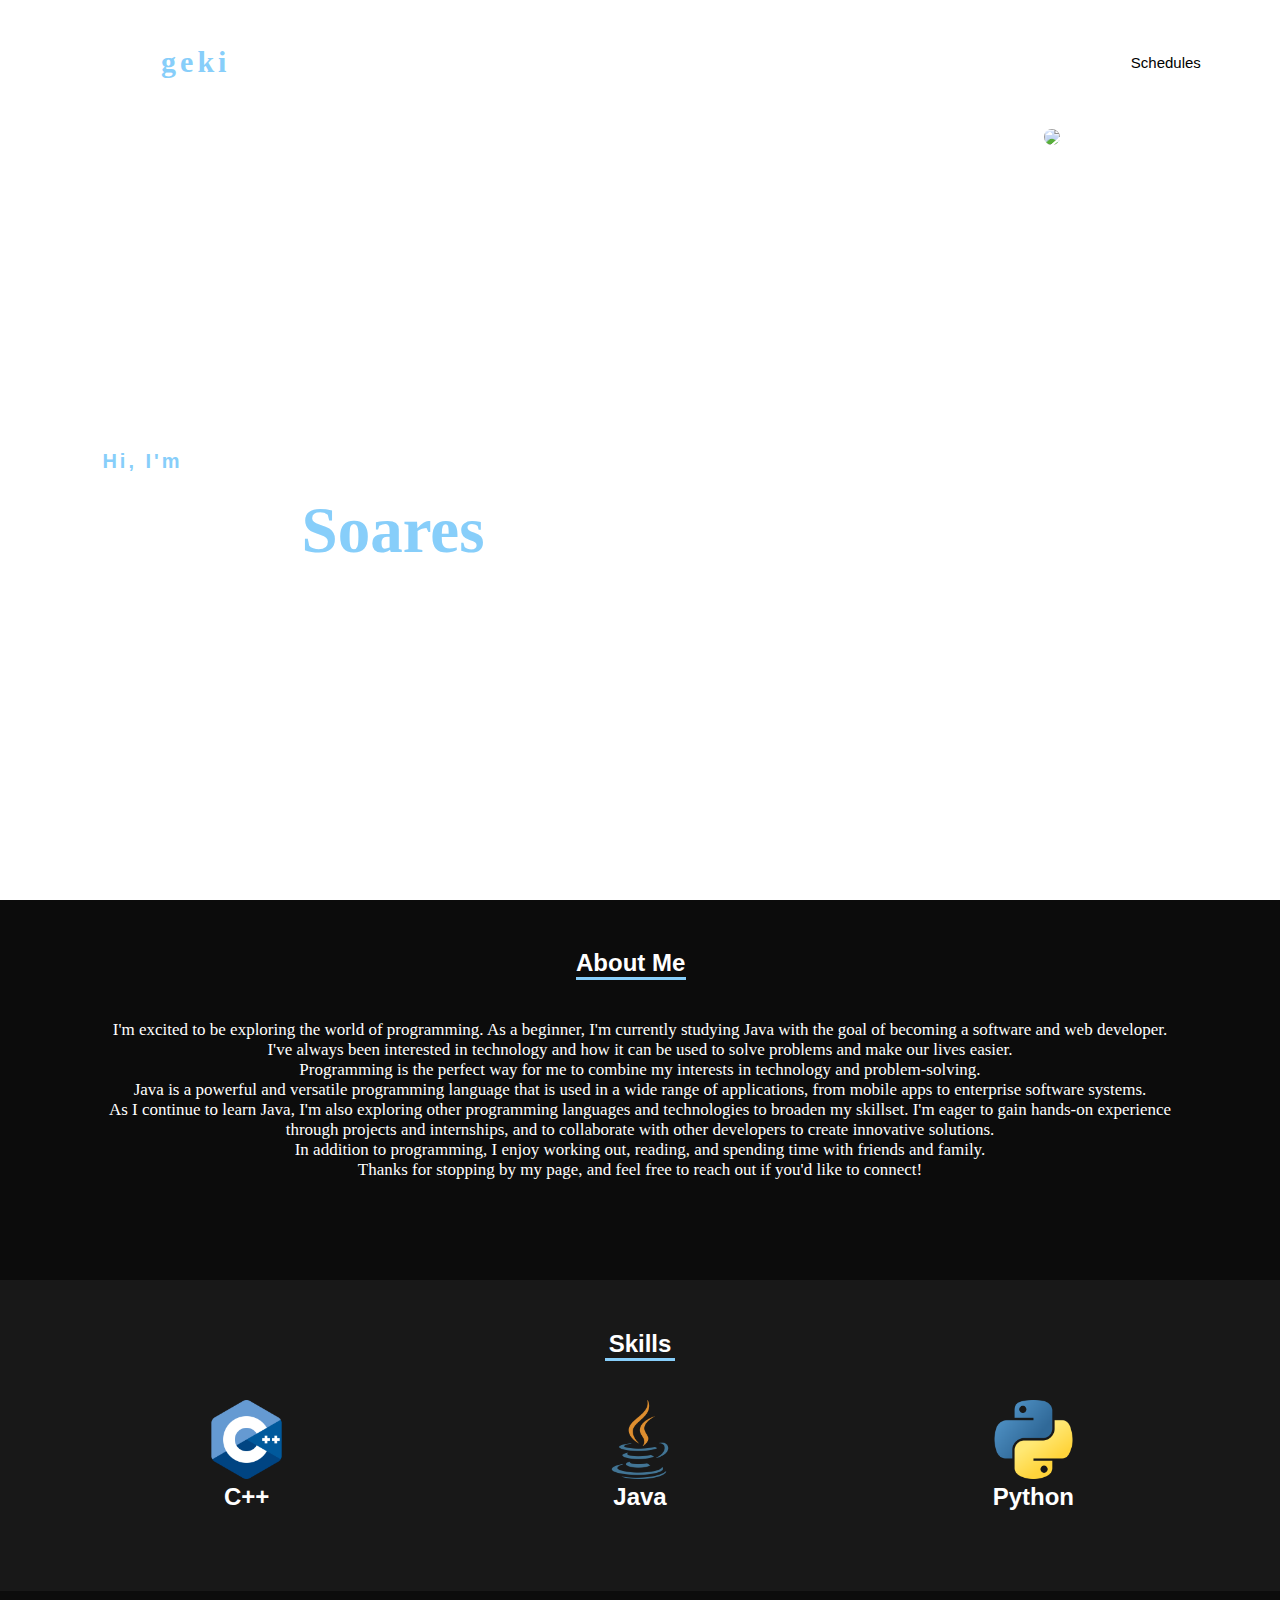
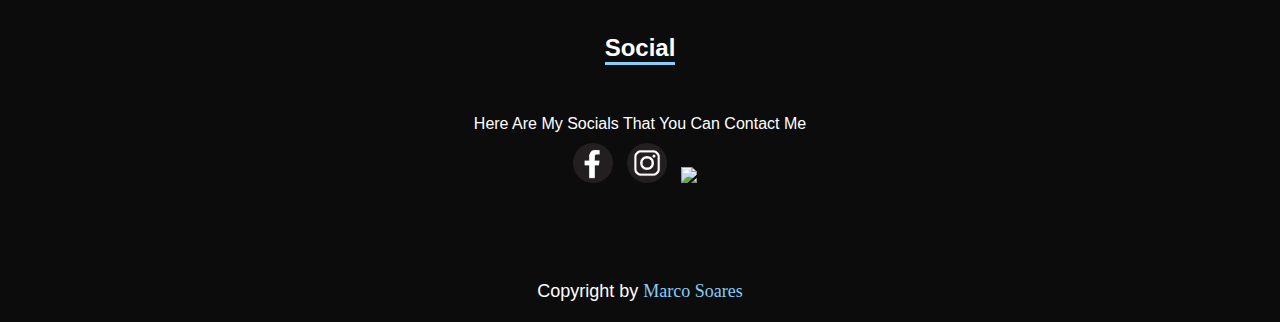
==== index.html @ 8a729dc1 "fixed text and img resolution" ====
<!DOCTYPE html>
<html>
    <head>
        <meta charset="UTF-8">
        <meta name="viewport" content="width=device-width, initial-scale=1.0">
        <meta name="author" content="Marco Soares">
        <link href="Profile.css" rel="stylesheet"/>
        <title>Personal Website</title>
        <script src="Schedules.js"></script>
    </head>
    <body>
        <!-- Home Section -->
        <div id="hero">
            <nav>
                <h2 class="logo">Sen<span>geki</span></h2>
                <ul>
                    <li><a href="#hero">Home</a></li>
                    <li><a href="#about">About</a></li>
                    <li><a href="#skills">Skills</a></li>
                    <li><a href="#social">Social</a></li>
                </ul>
                <button id=btn type="submit" onclick="link()">Schedules</button>
            </nav>
            <div class="profile">
                <h4>Hi, I'm</h4>
                <h1>Marco <span>Soares</span></h1>
                <h3>I'm a Web Developer.</h3>
            </div>
            <section>
                <div class="main">
                    <img src="../Images/271185310_4764450283669123_2065362889276165415_n.jpg">
                </div>
            </section>
        </div>
        <!-- About section -->
        <div id="about">
            <h2 class="title">About Me</h2>
            <p>
                <br>I'm excited to be exploring the world of programming.
                As a beginner, I'm currently studying Java with the goal of becoming a software and web developer.
                <br>I've always been interested in technology and how it can be used to solve problems and make our lives easier. 
                <br>Programming is the perfect way for me to combine my interests in technology and problem-solving. 
                <br>Java is a powerful and versatile programming language that is used in a wide range of applications, from mobile apps to enterprise software systems.
                <br>As I continue to learn Java, I'm also exploring other programming languages and technologies to broaden my skillset. 
                I'm eager to gain hands-on experience through projects and internships, and to collaborate with other developers to create innovative solutions.
                <br>In addition to programming, I enjoy working out, reading, and spending time with friends and family. 
                <br>Thanks for stopping by my page, and feel free to reach out if you'd like to connect!
            </p>
        </div>
        <!-- Skills section -->
        <div id="skills">
            <h2 class="title">Skills</h2>
            <div class="skill1">
                <img src="Img/c-.png">
                <h2>C++</h2>
            </div>
            <div class="skill2">
                <img src="Img/java.png">
                <h2>Java</h2>
            </div>
            <div class="skill3">
                <img src="Img/python.png">
                <h2>Python</h2>
            </div>
        </div>
        <!-- Contact section -->
        <div id="social">
            <h2>Social</h2>
            <p>Here Are My Socials That You Can Contact Me</p>
            <div>
                <a href="https://www.facebook.com/marco.pintoevorasoares/" target="_blank"><img src="Img/facebook.png"></a>
                <a href="https://www.instagram.com/sengeki_marco/" target="_blank"><img src="Img/instagram.png"></a>
                <a href="https://www.linkedin.com/in/marco-soares-77145225a/" target="_blank"><img src="Img/linkedin.png"></a>
            </div>
        </div>
        <footer>
            <p>Copyright by <span>Marco Soares</span></p>
        </footer>
    </body>
</html>
---- Profile.css ----
* {
    margin: 0;
    padding: 0;
    font-family: Arial, Helvetica, sans-serif;
    box-sizing: border-box;
}

body {
    width: 100%;
    height: 100%;
    overflow-x: hidden;
}

#hero {
    width: 100%;
    height: 100vh;
    position: relative;
    background-image: url('https://wallpapers-hub.art/wallpaper-images/38123.jpg');
    background-size: cover;
    background-position: center;
}

nav {
    display: flex;
    align-items: center;
    justify-content: space-between;
    padding-top: 45px;
    padding-left: 8%;   
    padding-right: 8%;
}

#btn {
    position: absolute;
    color: black;
    font-size: 15px;
    font-family: Arial, Helvetica, sans-serif;
    left: 86%;
    background-color: white;
    padding: 10px 30px;
    border-radius: 40px;
    border: 1px;
    cursor: pointer;
}

#btn:hover {
    color: white;
    font-size: 15px;
    font-family: Arial, Helvetica, sans-serif;
    background-color: lightskyblue;
    padding: 10px 30px;
    border-radius: 40px;
    border: 1px;
    cursor: pointer;
    transition: 200ms ease-in-out;
}

.logo {
    font-family: "Times New Roman";
    color: white;
    font-size: 30px;
    letter-spacing: 4px;
    cursor: pointer;
}

span {
    color: lightskyblue;
    font-family: "Times New Roman";
}

nav ul {
    padding-right: 100px;
}

nav ul li {
    list-style-type: none;
    display: inline;
    padding: 10px 25px;
}

nav ul li a{
    text-decoration: none;
    color: white;
    font-weight: bold;
    position: relative;
}

nav ul li a::after {
    content: "";
    position: absolute;
    background-color: lightskyblue;
    width: 0px;
    height: 3px;
    left: 0;
    bottom: -10px;
    transition: 0.3s;
}

nav ul li a:hover::after {
    width: 100%;
}

.profile {
    color: white;
    position: absolute;
    top: 50%;
    left: 8%;
}

h1 {
    font-family: "Times New Roman";
    margin: 20px 0px;
    font-size: 65px;
    position: relative;
}

h3 {
    font-size: 25px;
}

h4 {
    letter-spacing: 3px;
    color: lightskyblue;
    font-size: 20px;
}

.main img {
    position: relative;
    max-width: 28%;
    max-height: 10%;
    float: right;
    margin-top: 50px;
    margin-right: 220px; 
    overflow: hidden;
    border-radius: 10px;
    transition: 0.3s ease-in-out;  
}


@keyframes blur-animation {
    0% { box-shadow: 0 0 50px rgba(255, 255, 255, 0.137); }
    50% { box-shadow: 0 0 100px rgba(255, 255, 255, 0.137); }
    100% { box-shadow: 0 0 50px rgba(255, 255, 255, 0.137); }
}

.main img:hover {
    box-shadow: 0 0 50px rgba(255, 255, 255, 0.137);
    border-radius: 10px;
    cursor: pointer;
    animation: blur-animation 1.5s infinite;
}

#about {
    color: white;
    background: rgba(0, 0, 0, 0.952);
    width: 100%;
    padding: 100px 0;
}

#about h2 {
    position: absolute;
    bottom: -80px;
    left: 45%;
}

#about h2::after {
    content: "";
    width: 110px;
    height: 3px;
    display: block;
    background-color: lightskyblue;
    margin: 0 auto;
}

#about p {
    font-size: 17px;
    font-family: "Times New Roman";
    justify-content: center;
    position: relative;
    align-items: center;
    text-align: center;
    margin: 0px 100px 0;
}

#skills {
    background-color: rgba(0, 0, 0, 0.904);
    color: white;
    display: flex;
    position: relative;
    justify-content: center;
    align-items: center;
    text-align: center;
    padding: 120px 50px 80px 50px;
}
#skills .title {
    position: absolute;
    text-align: center;
    top: 50px;
}

#skills .title::after {
    content: "";
    width: 70px;
    height: 3px;
    display: block;
    background-color: lightskyblue;
    margin: 0 auto;
}

#skills img {
    width: 20%;
}

#social {
    color: white;
    height: 290px;
    width: 100%;
    display: flex;
    background-color: rgba(0, 0, 0, 0.952);
    align-items: center;
    flex-direction: column;
    justify-content: center;
    padding-bottom: 150px;
}

#social h2 {
    padding-top: 100px;
    padding-bottom: 50px;
}

#social h2::after {
    content: "";
    width: 70px;
    height: 3px;
    display: block;
    background-color: lightskyblue;
    margin: 0 auto;
}

#social p {
    padding-bottom: 10px;
}

#social a{
    align-items: center;
    justify-content: center;
    color: white;
    padding-right: 10px;  
}

#social img {
    width: 40px;
}

footer {
    background-color: rgba(0, 0, 0, 0.952);
    color: white;
    width: 100%;
    display: flex;
    justify-content: center;
    align-items: center;
    padding-bottom: 20px;
    font-size: 18px;
}
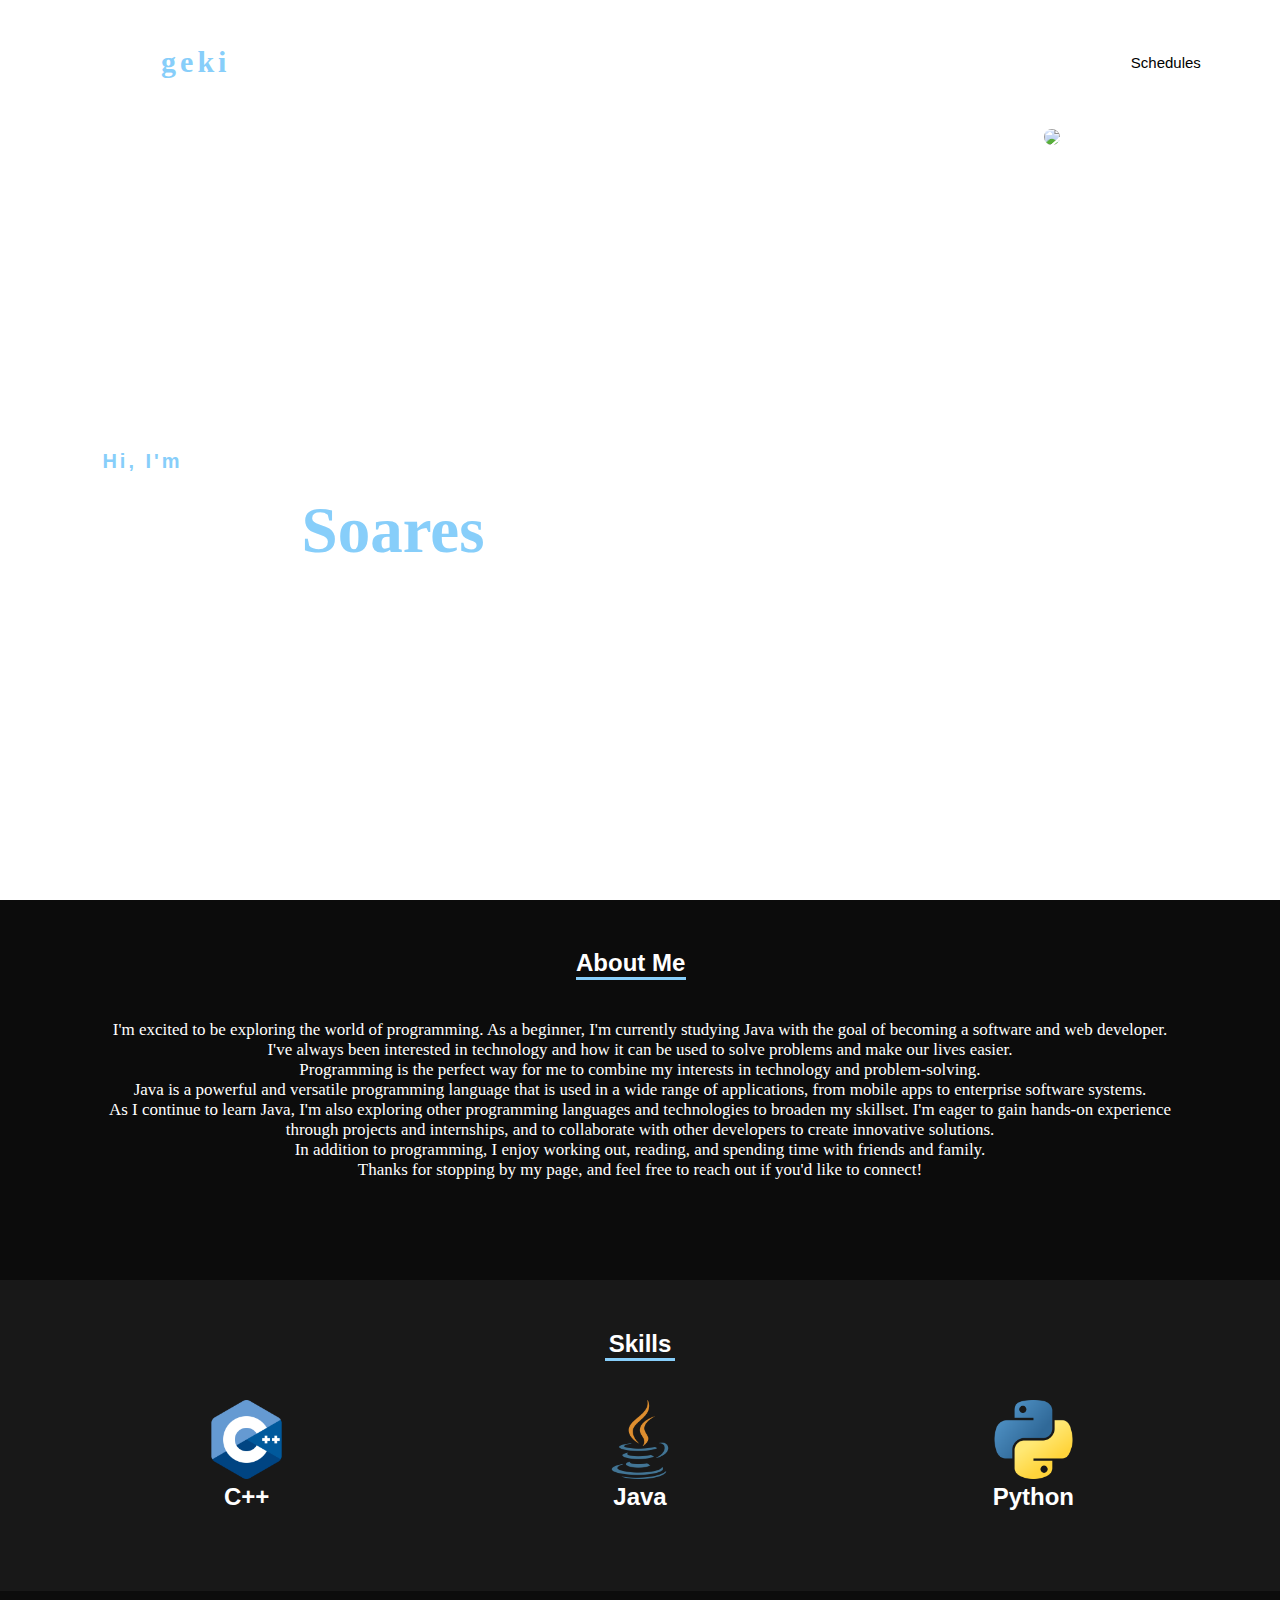
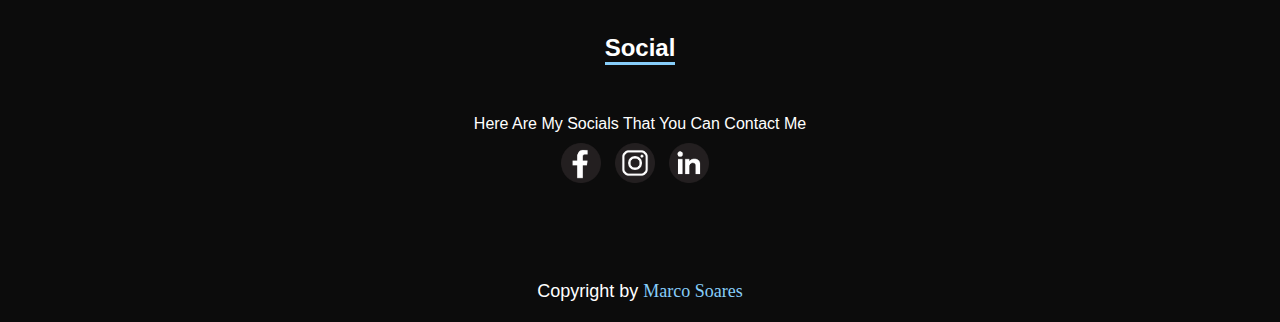
==== commit 85af0338: "Merge branch 'main' of https://github.com/Sengeki1/Sengeki1.github.io" ====
--- a/index.html
+++ b/index.html
@@ -70,11 +70,11 @@
             <div>
                 <a href="https://www.facebook.com/marco.pintoevorasoares/" target="_blank"><img src="Img/facebook.png"></a>
                 <a href="https://www.instagram.com/sengeki_marco/" target="_blank"><img src="Img/instagram.png"></a>
-                <a href="https://www.linkedin.com/in/marco-soares-77145225a/" target="_blank"><img src="Img/linkedin.png"></a>
+                <a href="https://www.linkedin.com/in/marco-soares-77145225a/" target="_blank"><img src="Img/linkedIn.png"></a>
             </div>
         </div>
         <footer>
             <p>Copyright by <span>Marco Soares</span></p>
         </footer>
     </body>
-</html>+</html>
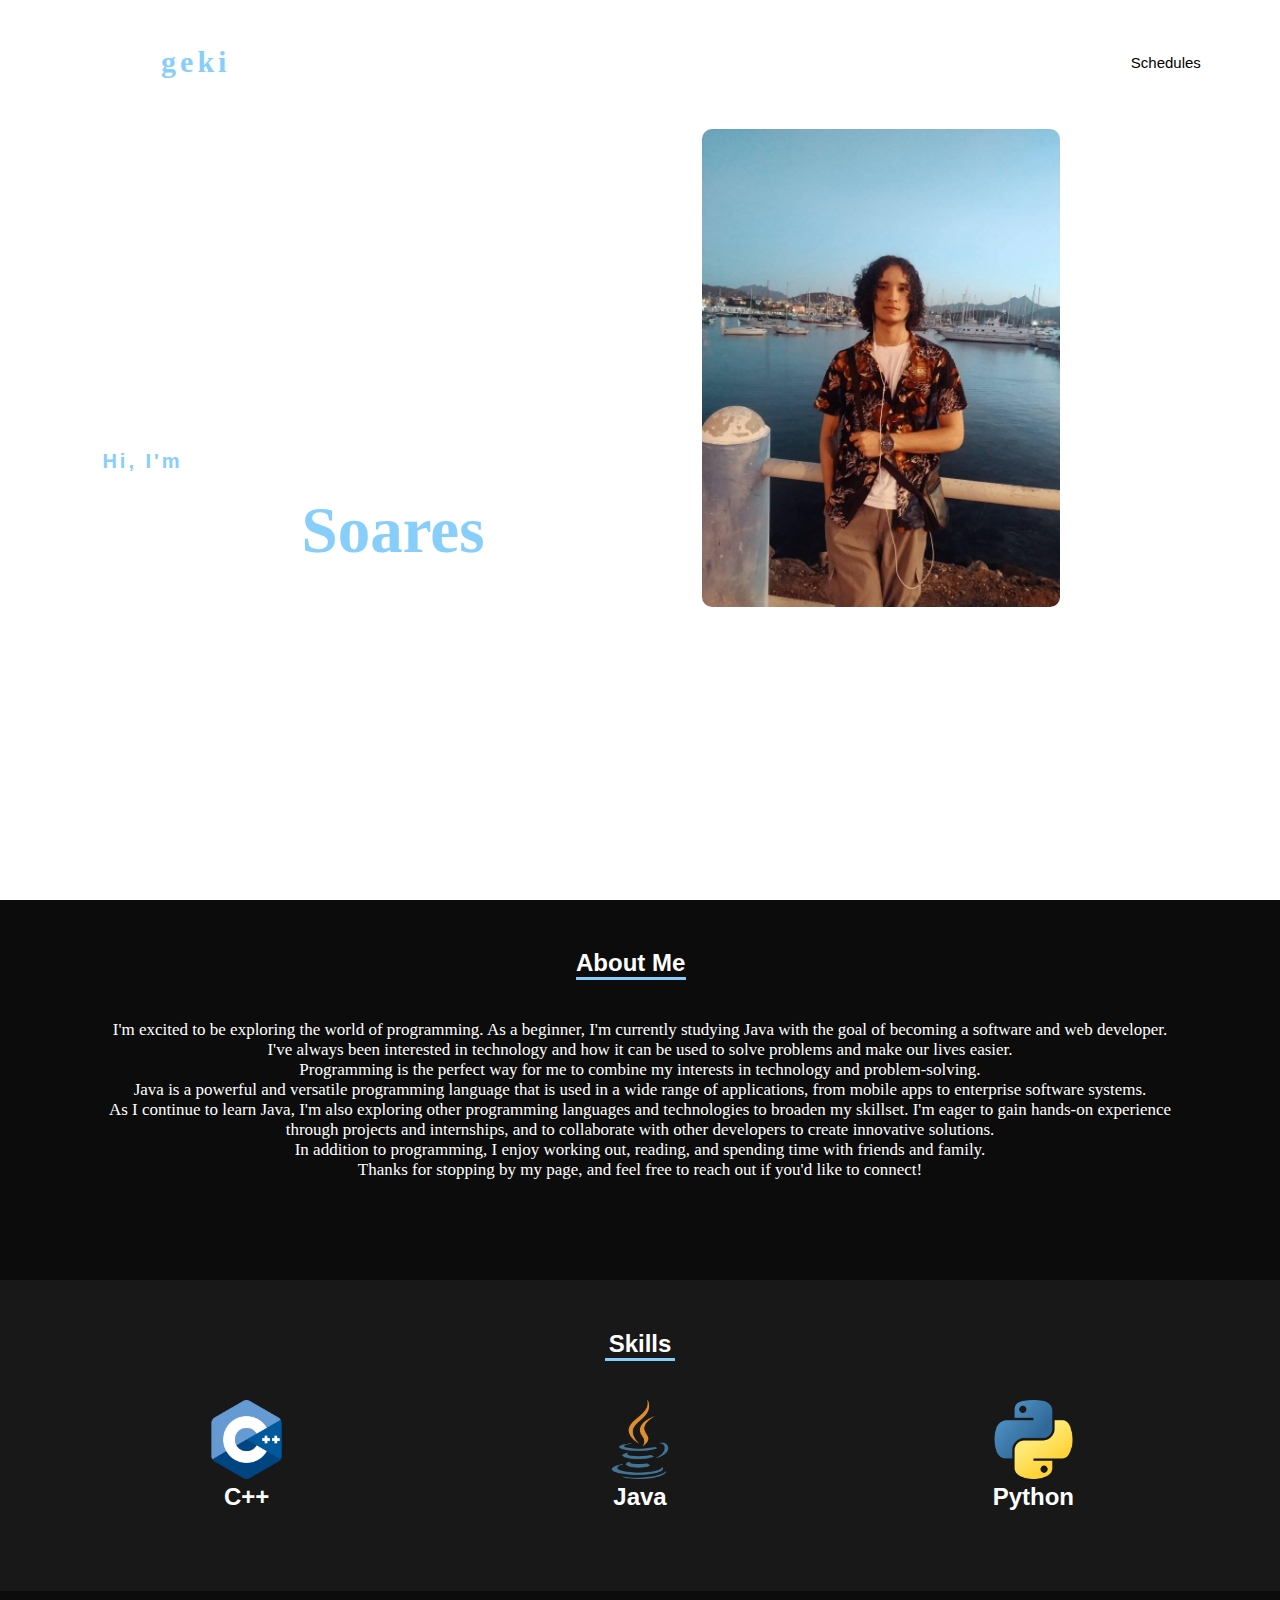
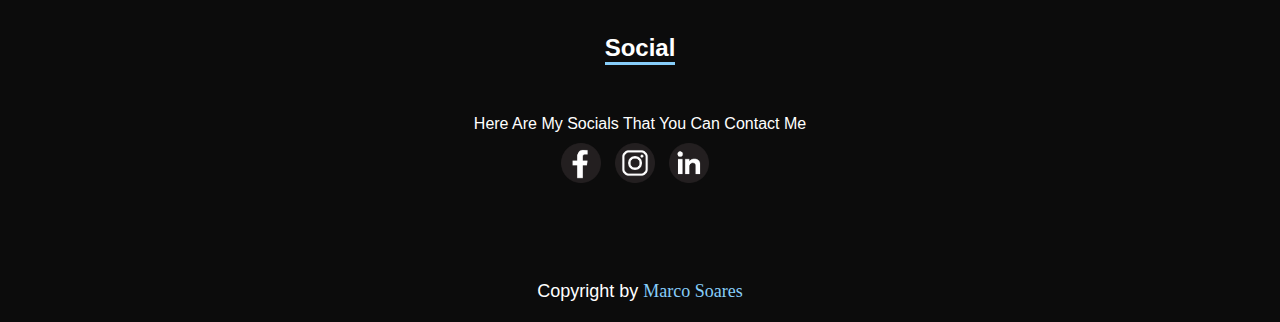
==== commit f3ad75f3: "fixed the img file" ====
--- a/index.html
+++ b/index.html
@@ -28,7 +28,7 @@
             </div>
             <section>
                 <div class="main">
-                    <img src="../Images/271185310_4764450283669123_2065362889276165415_n.jpg">
+                    <img src="Img/271185310_4764450283669123_2065362889276165415_n.jpg">
                 </div>
             </section>
         </div>
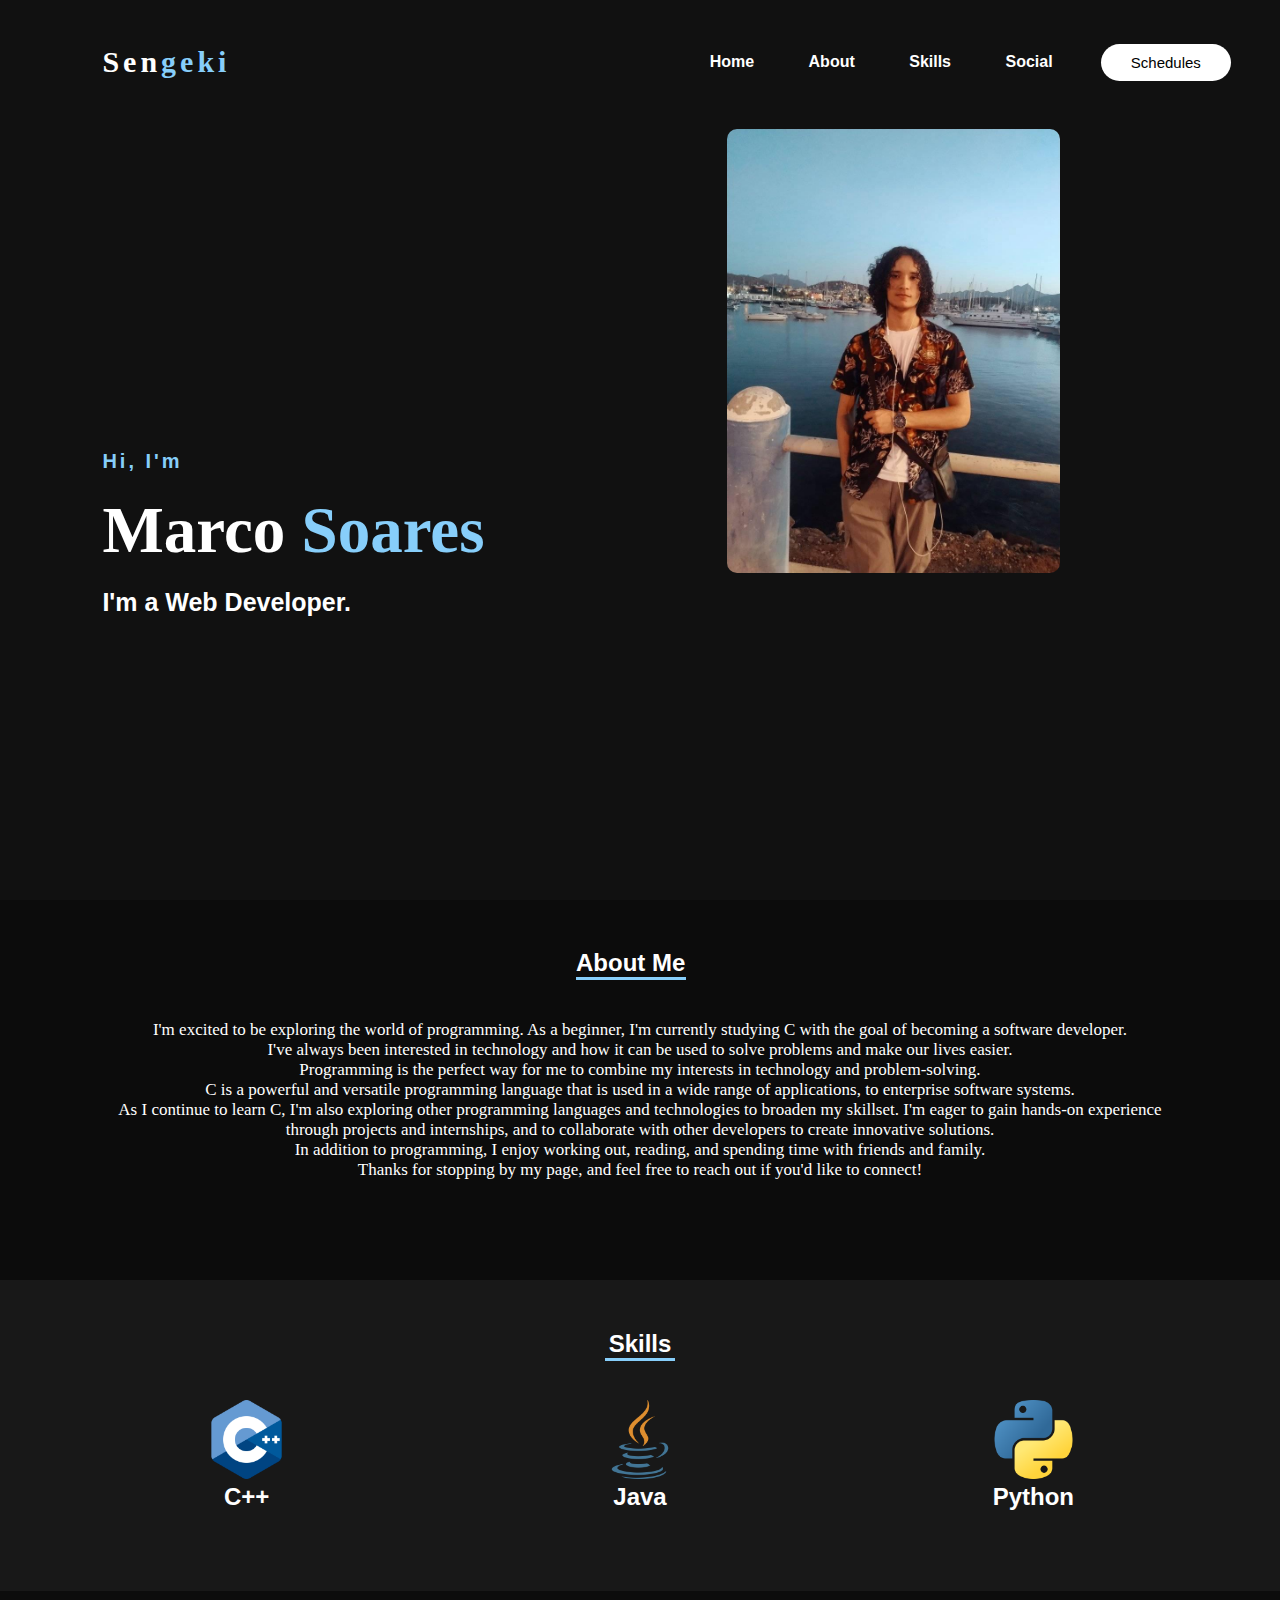
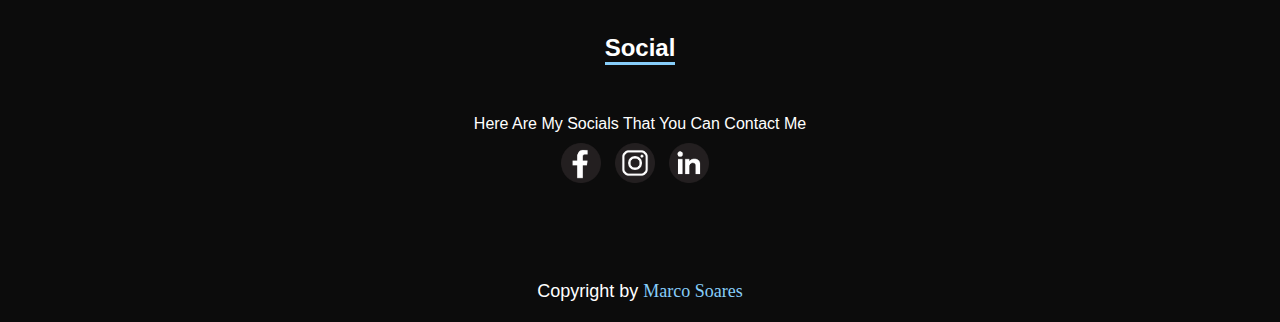
==== commit 9ce5d88e: "Update index.html" ====
--- a/index.html
+++ b/index.html
@@ -37,11 +37,11 @@
             <h2 class="title">About Me</h2>
             <p>
                 <br>I'm excited to be exploring the world of programming.
-                As a beginner, I'm currently studying Java with the goal of becoming a software and web developer.
+                As a beginner, I'm currently studying C with the goal of becoming a software developer.
                 <br>I've always been interested in technology and how it can be used to solve problems and make our lives easier. 
                 <br>Programming is the perfect way for me to combine my interests in technology and problem-solving. 
-                <br>Java is a powerful and versatile programming language that is used in a wide range of applications, from mobile apps to enterprise software systems.
-                <br>As I continue to learn Java, I'm also exploring other programming languages and technologies to broaden my skillset. 
+                <br>C is a powerful and versatile programming language that is used in a wide range of applications, to enterprise software systems.
+                <br>As I continue to learn C, I'm also exploring other programming languages and technologies to broaden my skillset. 
                 I'm eager to gain hands-on experience through projects and internships, and to collaborate with other developers to create innovative solutions.
                 <br>In addition to programming, I enjoy working out, reading, and spending time with friends and family. 
                 <br>Thanks for stopping by my page, and feel free to reach out if you'd like to connect!
--- a/Profile.css
+++ b/Profile.css
@@ -15,7 +15,7 @@
     width: 100%;
     height: 100vh;
     position: relative;
-    background-image: url('https://wallpapers-hub.art/wallpaper-images/38123.jpg');
+    background-color: rgba(0, 0, 0, 0.932);
     background-size: cover;
     background-position: center;
 }
@@ -125,7 +125,7 @@
 
 .main img {
     position: relative;
-    max-width: 28%;
+    max-width: 26%;
     max-height: 10%;
     float: right;
     margin-top: 50px;
@@ -260,4 +260,4 @@
     align-items: center;
     padding-bottom: 20px;
     font-size: 18px;
-}+}
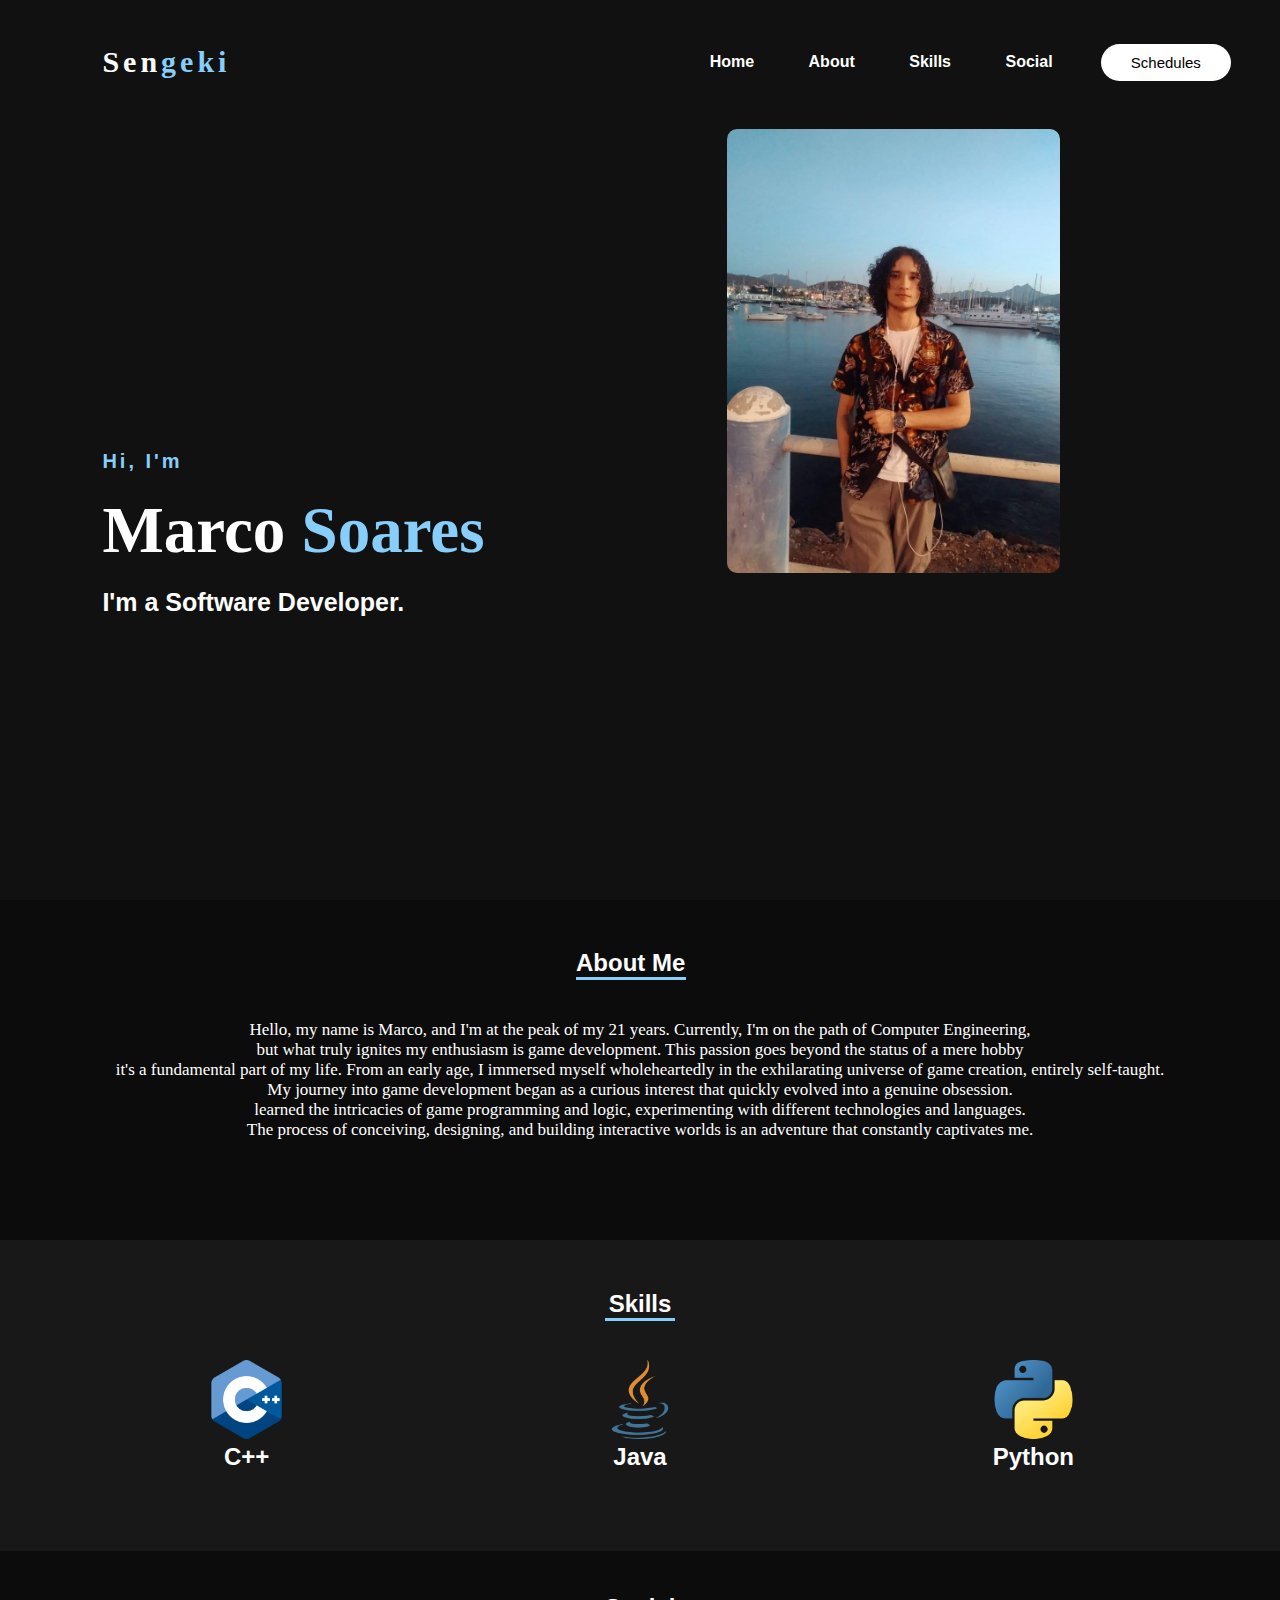
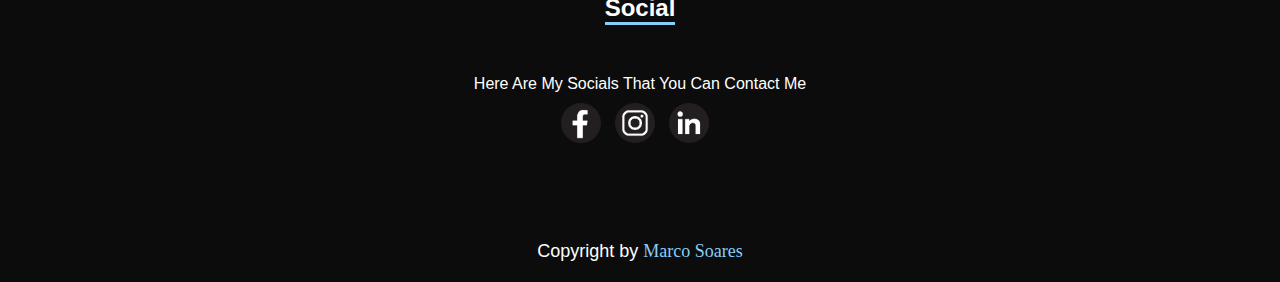
==== commit 5936a803: "Update index.html" ====
--- a/index.html
+++ b/index.html
@@ -24,7 +24,7 @@
             <div class="profile">
                 <h4>Hi, I'm</h4>
                 <h1>Marco <span>Soares</span></h1>
-                <h3>I'm a Web Developer.</h3>
+                <h3>I'm a Software Developer.</h3>
             </div>
             <section>
                 <div class="main">
@@ -36,15 +36,14 @@
         <div id="about">
             <h2 class="title">About Me</h2>
             <p>
-                <br>I'm excited to be exploring the world of programming.
-                As a beginner, I'm currently studying C with the goal of becoming a software developer.
-                <br>I've always been interested in technology and how it can be used to solve problems and make our lives easier. 
-                <br>Programming is the perfect way for me to combine my interests in technology and problem-solving. 
-                <br>C is a powerful and versatile programming language that is used in a wide range of applications, to enterprise software systems.
-                <br>As I continue to learn C, I'm also exploring other programming languages and technologies to broaden my skillset. 
-                I'm eager to gain hands-on experience through projects and internships, and to collaborate with other developers to create innovative solutions.
-                <br>In addition to programming, I enjoy working out, reading, and spending time with friends and family. 
-                <br>Thanks for stopping by my page, and feel free to reach out if you'd like to connect!
+                <br>Hello, my name is Marco, and I'm at the peak of my 21 years. 
+                Currently, I'm on the path of Computer Engineering,
+                <br>but what truly ignites my enthusiasm is game development. This passion goes beyond the status of a mere hobby 
+                <br>it's a fundamental part of my life. From an early age, I immersed myself wholeheartedly in the 
+                exhilarating universe of game creation, entirely self-taught.
+                <br>My journey into game development began as a curious interest that quickly evolved into a genuine obsession.
+                <br> learned the intricacies of game programming and logic, experimenting with different technologies and languages. 
+                <br>The process of conceiving, designing, and building interactive worlds is an adventure that constantly captivates me.
             </p>
         </div>
         <!-- Skills section -->
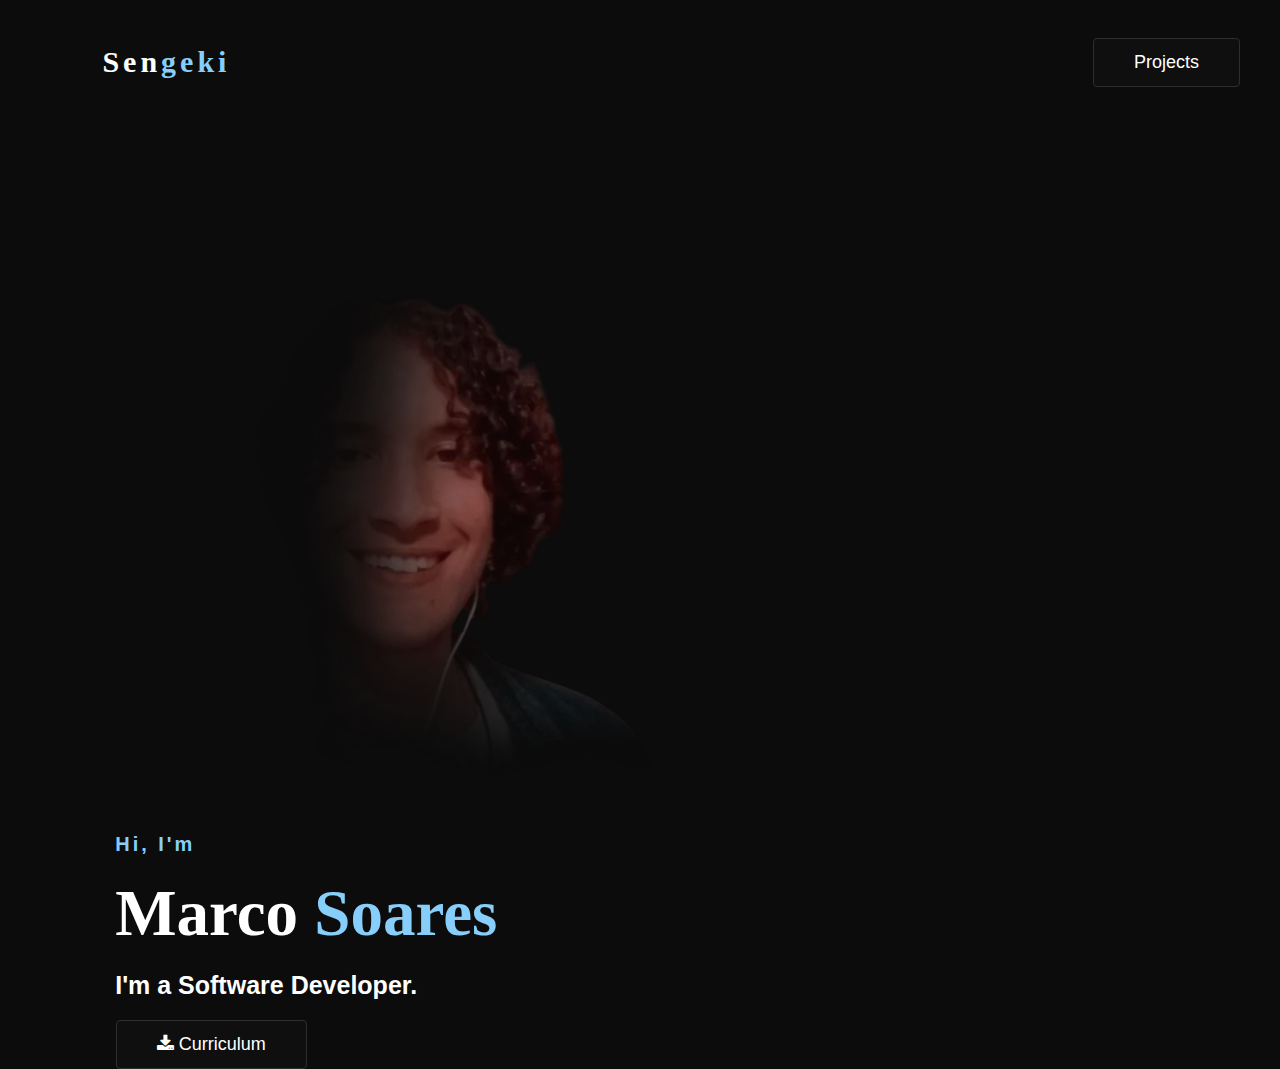
==== commit 54bde661: "fixed profile page" ====
--- a/index.html
+++ b/index.html
@@ -5,6 +5,7 @@
         <meta name="viewport" content="width=device-width, initial-scale=1.0">
         <meta name="author" content="Marco Soares">
         <link href="Profile.css" rel="stylesheet"/>
+        <link rel="stylesheet" href="https://cdnjs.cloudflare.com/ajax/libs/font-awesome/4.7.0/css/font-awesome.min.css">
         <title>Personal Website</title>
         <script src="Schedules.js"></script>
     </head>
@@ -13,67 +14,24 @@
         <div id="hero">
             <nav>
                 <h2 class="logo">Sen<span>geki</span></h2>
-                <ul>
-                    <li><a href="#hero">Home</a></li>
-                    <li><a href="#about">About</a></li>
-                    <li><a href="#skills">Skills</a></li>
-                    <li><a href="#social">Social</a></li>
-                </ul>
-                <button id=btn type="submit" onclick="link()">Schedules</button>
+                <button id=btn type="submit" onclick="link()">Projects</button>
             </nav>
-            <div class="profile">
-                <h4>Hi, I'm</h4>
-                <h1>Marco <span>Soares</span></h1>
-                <h3>I'm a Software Developer.</h3>
-            </div>
-            <section>
+            <div class="container">
                 <div class="main">
-                    <img src="Img/271185310_4764450283669123_2065362889276165415_n.jpg">
+                    <img src="Img/sengeki.webp">
                 </div>
-            </section>
-        </div>
-        <!-- About section -->
-        <div id="about">
-            <h2 class="title">About Me</h2>
-            <p>
-                <br>Hello, my name is Marco, and I'm at the peak of my 21 years. 
-                Currently, I'm on the path of Computer Engineering,
-                <br>but what truly ignites my enthusiasm is game development. This passion goes beyond the status of a mere hobby 
-                <br>it's a fundamental part of my life. From an early age, I immersed myself wholeheartedly in the 
-                exhilarating universe of game creation, entirely self-taught.
-                <br>My journey into game development began as a curious interest that quickly evolved into a genuine obsession.
-                <br> learned the intricacies of game programming and logic, experimenting with different technologies and languages. 
-                <br>The process of conceiving, designing, and building interactive worlds is an adventure that constantly captivates me.
-            </p>
-        </div>
-        <!-- Skills section -->
-        <div id="skills">
-            <h2 class="title">Skills</h2>
-            <div class="skill1">
-                <img src="Img/c-.png">
-                <h2>C++</h2>
-            </div>
-            <div class="skill2">
-                <img src="Img/java.png">
-                <h2>Java</h2>
-            </div>
-            <div class="skill3">
-                <img src="Img/python.png">
-                <h2>Python</h2>
+                <div class="profile">
+                    <h4>Hi, I'm</h4>
+                    <h1>Marco <span>Soares</span></h1>
+                    <h3>I'm a Software Developer.</h3>
+                    <a href="CV/PortfolioENG.pdf" download>
+                        <button id="btn-cv">
+                            <i class="fa fa-download"></i> Curriculum
+                        </button>
+                    </a>
+                </div>
             </div>
         </div>
-        <!-- Contact section -->
-        <div id="social">
-            <h2>Social</h2>
-            <p>Here Are My Socials That You Can Contact Me</p>
-            <div>
-                <a href="https://www.facebook.com/marco.pintoevorasoares/" target="_blank"><img src="Img/facebook.png"></a>
-                <a href="https://www.instagram.com/sengeki_marco/" target="_blank"><img src="Img/instagram.png"></a>
-                <a href="https://www.linkedin.com/in/marco-soares-77145225a/" target="_blank"><img src="Img/linkedIn.png"></a>
-            </div>
-        </div>
-        <footer>
-            <p>Copyright by <span>Marco Soares</span></p>
-        </footer>
     </body>
+    <footer></footer>
 </html>
--- a/Profile.css
+++ b/Profile.css
@@ -9,13 +9,13 @@
     width: 100%;
     height: 100%;
     overflow-x: hidden;
+    background-color: rgba(12, 12, 12);
 }
 
 #hero {
     width: 100%;
     height: 100vh;
     position: relative;
-    background-color: rgba(0, 0, 0, 0.932);
     background-size: cover;
     background-position: center;
 }
@@ -31,26 +31,36 @@
 
 #btn {
     position: absolute;
-    color: black;
+    color: white;
     font-size: 15px;
-    font-family: Arial, Helvetica, sans-serif;
-    left: 86%;
-    background-color: white;
-    padding: 10px 30px;
-    border-radius: 40px;
+    right: 0;
+    background-color: rgb(15, 15, 15);
+    font-family:'Franklin Gothic Medium', 'Arial Narrow', Arial, sans-serif;
+    font-size: 18px;
+    padding: 13px 40px;
+    margin-left: 100px;
+    margin-right: 40px;
+    border-radius: 4px;
     border: 1px;
+    border-style: solid;
+    border-color: rgb(46, 46, 46);
     cursor: pointer;
 }
 
 #btn:hover {
     color: white;
     font-size: 15px;
-    font-family: Arial, Helvetica, sans-serif;
-    background-color: lightskyblue;
-    padding: 10px 30px;
-    border-radius: 40px;
+    background-color: rgb(25, 25, 26);
+    padding: 13px 40px;
+    margin-left: 100px;
+    margin-right: 40px;
+    border-radius: 4px;
     border: 1px;
+    font-family:'Franklin Gothic Medium', 'Arial Narrow', Arial, sans-serif;
+    font-size: 18px;
     cursor: pointer;
+    border-style: solid;
+    border-color: rgb(46, 46, 46);
     transition: 200ms ease-in-out;
 }
 
@@ -100,10 +110,10 @@
 }
 
 .profile {
-    color: white;
-    position: absolute;
-    top: 50%;
-    left: 8%;
+    padding-left: 9%;
+    height: fit-content; /* Shrinks height to fit content */
+    margin: auto 0;
+    ;
 }
 
 h1 {
@@ -125,139 +135,52 @@
 
 .main img {
     position: relative;
-    max-width: 26%;
-    max-height: 10%;
-    float: right;
-    margin-top: 50px;
-    margin-right: 220px; 
-    overflow: hidden;
-    border-radius: 10px;
-    transition: 0.3s ease-in-out;  
+    max-width: 90%;
+    height: 90%;
+    margin-bottom: 30px;
+    left: 40px;
+    top: 30px;
+    opacity: 0.7;
 }
 
-
-@keyframes blur-animation {
-    0% { box-shadow: 0 0 50px rgba(255, 255, 255, 0.137); }
-    50% { box-shadow: 0 0 100px rgba(255, 255, 255, 0.137); }
-    100% { box-shadow: 0 0 50px rgba(255, 255, 255, 0.137); }
+#btn-cv {
+    position: relative;
+    color: white;
+    font-size: 15px;
+    left: -26%;
+    margin-top: 20px;
+    background-color: rgb(15, 15, 15);
+    font-family:'Franklin Gothic Medium', 'Arial Narrow', Arial, sans-serif;
+    font-size: 18px;
+    padding: 13px 40px;
+    margin-left: 100px;
+    margin-right: 40px;
+    border-radius: 4px;
+    border: 1px;
+    border-style: solid;
+    border-color: rgb(46, 46, 46);
+    cursor: pointer;
 }
 
-.main img:hover {
-    box-shadow: 0 0 50px rgba(255, 255, 255, 0.137);
-    border-radius: 10px;
+#btn-cv:hover {
+    color: white;
+    font-size: 15px;
+    background-color: rgb(25, 25, 26);
+    padding: 13px 40px;
+    margin-left: 100px;
+    margin-right: 40px;
+    border-radius: 4px;
+    border: 1px;
+    font-family:'Franklin Gothic Medium', 'Arial Narrow', Arial, sans-serif;
+    font-size: 18px;
     cursor: pointer;
-    animation: blur-animation 1.5s infinite;
+    border-style: solid;
+    border-color: rgb(46, 46, 46);
+    transition: 200ms ease-in-out;
 }
 
-#about {
-    color: white;
-    background: rgba(0, 0, 0, 0.952);
-    width: 100%;
-    padding: 100px 0;
-}
-
-#about h2 {
-    position: absolute;
-    bottom: -80px;
-    left: 45%;
-}
-
-#about h2::after {
-    content: "";
-    width: 110px;
-    height: 3px;
-    display: block;
-    background-color: lightskyblue;
-    margin: 0 auto;
-}
-
-#about p {
-    font-size: 17px;
-    font-family: "Times New Roman";
-    justify-content: center;
-    position: relative;
-    align-items: center;
-    text-align: center;
-    margin: 0px 100px 0;
-}
-
-#skills {
-    background-color: rgba(0, 0, 0, 0.904);
+.container {
     color: white;
     display: flex;
-    position: relative;
-    justify-content: center;
-    align-items: center;
-    text-align: center;
-    padding: 120px 50px 80px 50px;
-}
-#skills .title {
-    position: absolute;
-    text-align: center;
-    top: 50px;
-}
-
-#skills .title::after {
-    content: "";
-    width: 70px;
-    height: 3px;
-    display: block;
-    background-color: lightskyblue;
-    margin: 0 auto;
-}
-
-#skills img {
-    width: 20%;
-}
-
-#social {
-    color: white;
-    height: 290px;
-    width: 100%;
-    display: flex;
-    background-color: rgba(0, 0, 0, 0.952);
-    align-items: center;
-    flex-direction: column;
-    justify-content: center;
-    padding-bottom: 150px;
-}
-
-#social h2 {
-    padding-top: 100px;
-    padding-bottom: 50px;
-}
-
-#social h2::after {
-    content: "";
-    width: 70px;
-    height: 3px;
-    display: block;
-    background-color: lightskyblue;
-    margin: 0 auto;
-}
-
-#social p {
-    padding-bottom: 10px;
-}
-
-#social a{
-    align-items: center;
-    justify-content: center;
-    color: white;
-    padding-right: 10px;  
-}
-
-#social img {
-    width: 40px;
-}
-
-footer {
-    background-color: rgba(0, 0, 0, 0.952);
-    color: white;
-    width: 100%;
-    display: flex;
-    justify-content: center;
-    align-items: center;
-    padding-bottom: 20px;
-    font-size: 18px;
-}
+    flex-wrap: wrap;
+}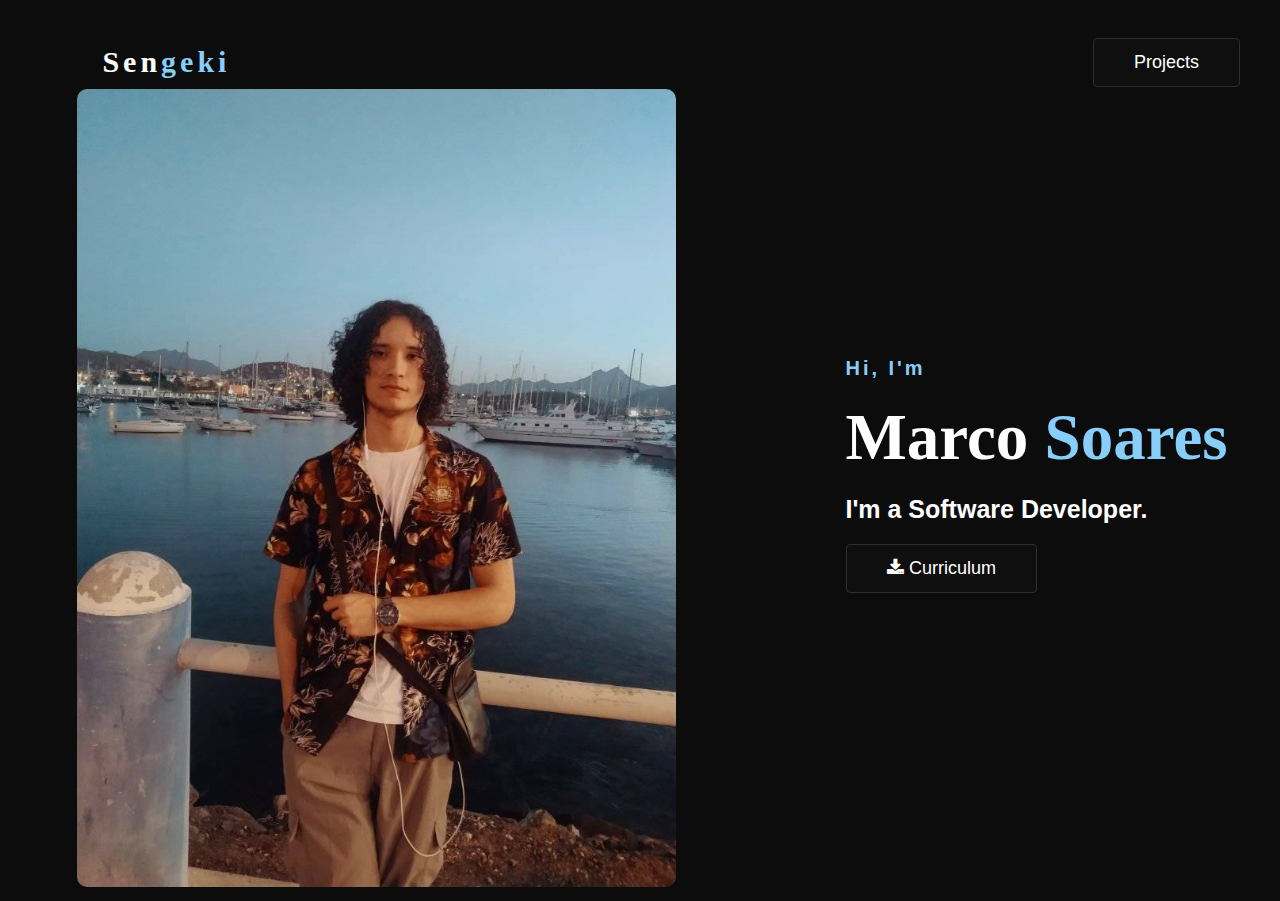
==== commit f9bf5092: "fixed profile page" ====
--- a/index.html
+++ b/index.html
@@ -18,7 +18,7 @@
             </nav>
             <div class="container">
                 <div class="main">
-                    <img src="Img/sengeki.webp">
+                    <img src="Img/profile.jpg" width="640">
                 </div>
                 <div class="profile">
                     <h4>Hi, I'm</h4>
--- a/Profile.css
+++ b/Profile.css
@@ -110,10 +110,10 @@
 }
 
 .profile {
-    padding-left: 9%;
     height: fit-content; /* Shrinks height to fit content */
-    margin: auto 0;
-    ;
+    padding-top: 10px; 
+    padding-left: 10%;
+    margin-bottom: 30px;
 }
 
 h1 {
@@ -136,11 +136,26 @@
 .main img {
     position: relative;
     max-width: 90%;
-    height: 90%;
-    margin-bottom: 30px;
-    left: 40px;
-    top: 30px;
-    opacity: 0.7;
+    margin-top: 10px; 
+    margin-left: 25px; 
+    opacity: 0.89;
+    overflow: hidden;
+    border-radius: 10px;
+    transition: 0.3s ease-in-out;  
+}
+
+@keyframes blur-animation {
+    0% { box-shadow: 0 0 50px rgba(255, 255, 255, 0.137); }
+    50% { box-shadow: 0 0 100px rgba(255, 255, 255, 0.137); }
+    100% { box-shadow: 0 0 50px rgba(255, 255, 255, 0.137); }
+}
+
+.main img:hover {
+    box-shadow: 0 0 50px rgba(255, 255, 255, 0.137);
+    border-radius: 10px;
+    cursor: pointer;
+    opacity: 0.95;
+    animation: blur-animation 1.5s infinite;
 }
 
 #btn-cv {
@@ -180,7 +195,11 @@
 }
 
 .container {
+    padding-bottom: 10px;
     color: white;
     display: flex;
     flex-wrap: wrap;
+    align-items: center;
+    justify-content: center;
+    gap: 0px;
 }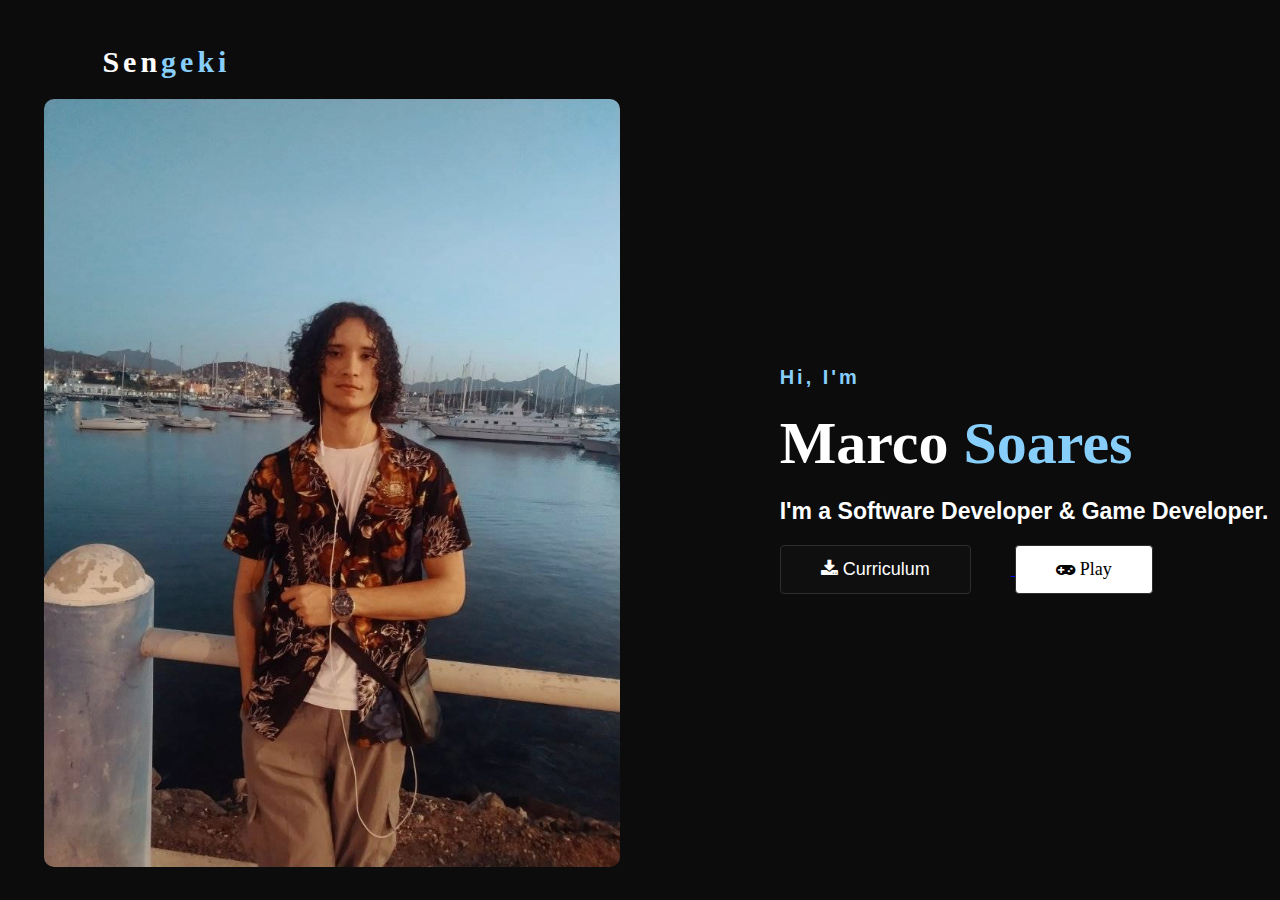
==== commit bb845422: "finished" ====
--- a/index.html
+++ b/index.html
@@ -4,17 +4,16 @@
         <meta charset="UTF-8">
         <meta name="viewport" content="width=device-width, initial-scale=1.0">
         <meta name="author" content="Marco Soares">
-        <link href="Profile.css" rel="stylesheet"/>
+        <link href="style.css" rel="stylesheet"/>
         <link rel="stylesheet" href="https://cdnjs.cloudflare.com/ajax/libs/font-awesome/4.7.0/css/font-awesome.min.css">
-        <title>Personal Website</title>
-        <script src="Schedules.js"></script>
+        <title>Marco Soares</title>
+        <script src="app.js"></script>
     </head>
     <body>
         <!-- Home Section -->
         <div id="hero">
             <nav>
                 <h2 class="logo">Sen<span>geki</span></h2>
-                <button id=btn type="submit" onclick="link()">Projects</button>
             </nav>
             <div class="container">
                 <div class="main">
@@ -23,12 +22,15 @@
                 <div class="profile">
                     <h4>Hi, I'm</h4>
                     <h1>Marco <span>Soares</span></h1>
-                    <h3>I'm a Software Developer.</h3>
+                    <h3>I'm a Software Developer & Game Developer.</h3>
                     <a href="CV/PortfolioENG.pdf" download>
                         <button id="btn-cv">
                             <i class="fa fa-download"></i> Curriculum
                         </button>
                     </a>
+                    <button id=btn onclick="link()">
+                        <i class="fa fa-gamepad"></i>  Play
+                    </button>
                 </div>
             </div>
         </div>
--- a/style.css
+++ b/style.css
@@ -0,0 +1,219 @@
+* {
+    margin: 0;
+    padding: 0;
+    font-family: Arial, Helvetica, sans-serif;
+    box-sizing: border-box;
+}
+
+body {
+    width: 100%;
+    height: 100%;
+    overflow-x: hidden;
+    background-color: rgba(12, 12, 12);
+}
+
+#hero {
+    width: 100%;
+    height: 100vh;
+    position: relative;
+    background-size: cover;
+    background-position: center;
+}
+
+@keyframes fadeInLeft {
+    0% {
+        opacity: 0;
+        transform: translateX(-50px);
+    }
+    100% {
+        opacity: 1;
+        transform: translateX(0);
+    }
+}
+
+nav {
+    display: flex;
+    align-items: center;
+    justify-content: space-between;
+    padding-top: 45px;
+    padding-left: 8%;   
+    padding-right: 8%;
+}
+
+.logo {
+    font-family: "Times New Roman";
+    color: white;
+    font-size: 30px;
+    letter-spacing: 4px;
+    cursor:default;
+}
+
+span {
+    color: lightskyblue;
+    font-family: "Times New Roman";
+}
+
+nav ul {
+    padding-right: 100px;
+}
+
+nav ul li {
+    list-style-type: none;
+    display: inline;
+    padding: 10px 25px;
+}
+
+nav ul li a{
+    text-decoration: none;
+    color: white;
+    font-weight: bold;
+    position: relative;
+}
+
+nav ul li a::after {
+    content: "";
+    position: absolute;
+    background-color: lightskyblue;
+    width: 0px;
+    height: 3px;
+    left: 0;
+    bottom: -10px;
+    transition: 0.3s;
+}
+
+nav ul li a:hover::after {
+    width: 100%;
+}
+
+.profile {
+    height: fit-content; /* Shrinks height to fit content */
+    padding-top: 10px; 
+    padding-left: 10%;
+    margin-bottom: 30px;
+
+    animation: fadeInLeft 1.2s both;
+}
+
+.profile h4 {
+    margin-top: 30px;
+}
+
+h1 {
+    font-family: "Times New Roman";
+    margin: 20px 0px;
+    font-size: 60px;
+    position: relative;
+}
+
+h3 {
+    font-size: 23px;
+}
+
+h4 {
+    letter-spacing: 3px;
+    color: lightskyblue;
+    font-size: 20px;
+}
+
+.main img {
+    position: relative;
+    max-width: 90%;
+    margin-top: 10px; 
+    margin-left: 5%; 
+    margin-top: 20px;
+    opacity: 0.89;
+    overflow: hidden;
+    border-radius: 10px;
+    transition: 0.3s ease-in-out;  
+}
+
+@keyframes blur-animation {
+    0% { box-shadow: 0 0 50px rgba(255, 255, 255, 0.137); }
+    50% { box-shadow: 0 0 100px rgba(255, 255, 255, 0.137); }
+    100% { box-shadow: 0 0 50px rgba(255, 255, 255, 0.137); }
+}
+
+.main img:hover {
+    box-shadow: 0 0 50px rgba(255, 255, 255, 0.137);
+    border-radius: 10px;
+    cursor: pointer;
+    opacity: 0.95;
+}
+
+#btn-cv {
+    position: relative;
+    color: white;
+    font-size: 15px;
+    margin-top: 20px;
+    background-color: rgb(15, 15, 15);
+    font-family:'Franklin Gothic Medium', 'Arial Narrow', Arial, sans-serif;
+    font-size: 18px;
+    padding: 13px 40px;
+    margin-right: 40px;
+    border-radius: 4px;
+    border: 1px;
+    border-style: solid;
+    border-color: rgb(46, 46, 46);
+    cursor: pointer;
+}
+
+#btn-cv:hover {
+    color: white;
+    font-size: 15px;
+    background-color: rgb(25, 25, 26);
+    padding: 13px 40px;
+    margin-right: 40px;
+    border-radius: 4px;
+    border: 1px;
+    font-family:'Franklin Gothic Medium', 'Arial Narrow', Arial, sans-serif;
+    font-size: 18px;
+    cursor: pointer;
+    border-style: solid;
+    border-color: rgb(46, 46, 46);
+    transition: 200ms ease-in-out;
+}
+
+#btn {
+    position: relative;
+    color: black;
+    font-size: 15px;
+    margin-top: 20px;
+    background-color: white;
+    font-family:'Franklin Gothic Medium';
+    font-size: 18px;
+    padding: 13px 40px;
+    margin-right: 40px;
+    border-radius: 4px;
+    border: 1px;
+    border-style: solid;
+    border-color: rgb(46, 46, 46);
+    cursor: pointer;
+}
+
+#btn:hover {
+    color: white;
+    font-size: 15px;
+    background-color: lightskyblue;
+    padding: 13px 40px;
+    margin-right: 40px;
+    border-radius: 4px;
+    border: 1px;
+    font-family:'Franklin Gothic Medium';
+    font-size: 18px;
+    cursor: pointer;
+    border-style: solid;
+    border-color: rgb(46, 46, 46);
+    transition: 200ms ease-in-out;
+}
+
+.container {
+    padding-bottom: 10px;
+    color: white;
+    display: flex;
+    flex-wrap: wrap;
+    align-items: center;
+    justify-content: center;
+    gap: 0px;
+
+    animation: fadeInLeft 1.2s both;
+}